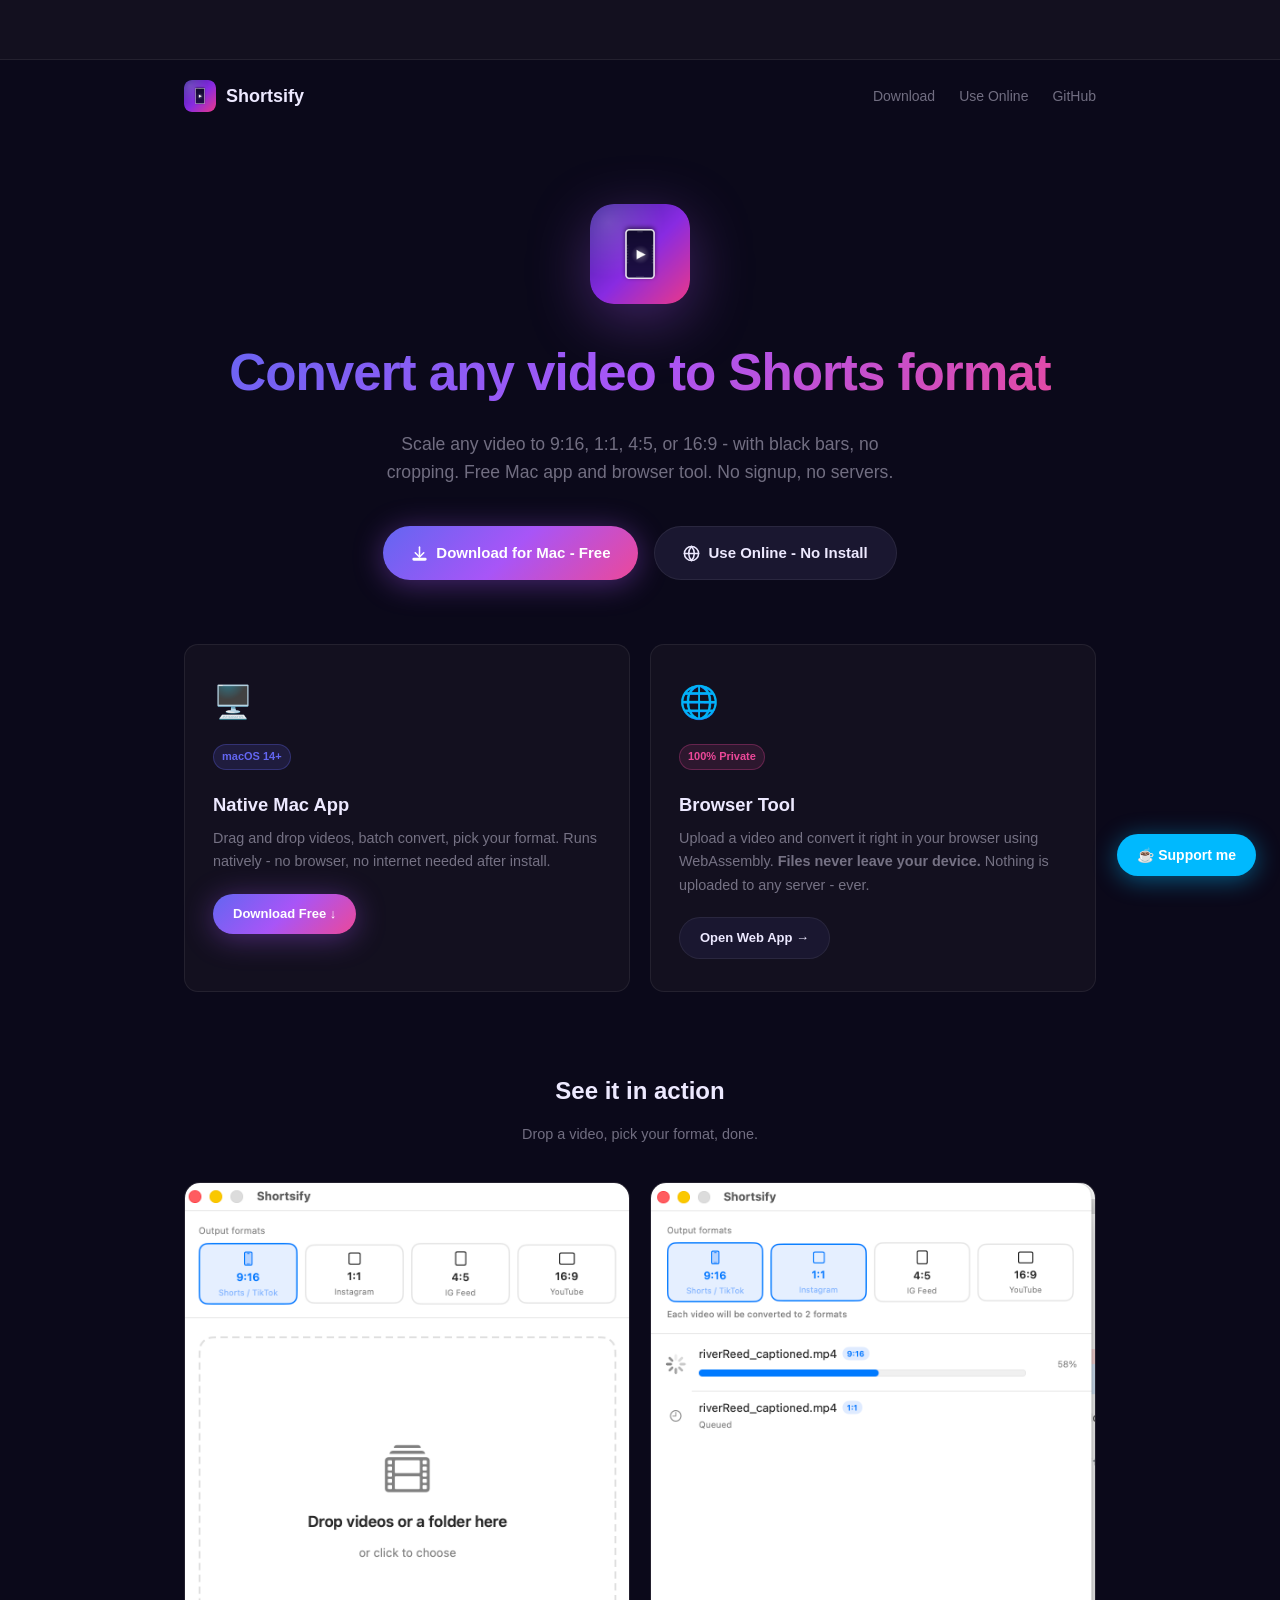
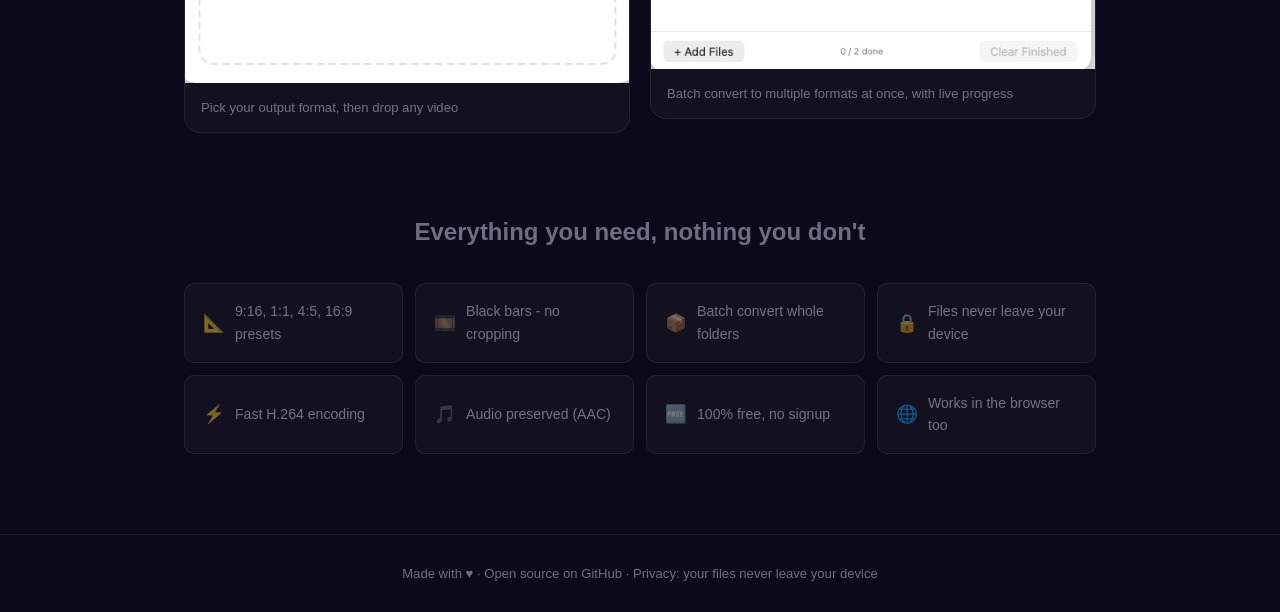
==== docs/index.html @ 3ef48222 "Fix Ko-fi button: inline styles + !important to ensure fixed positioning and correct colors Co-Autho" ====
<!DOCTYPE html>
<html lang="en">
<head>
  <meta charset="UTF-8" />
  <meta name="viewport" content="width=device-width, initial-scale=1.0" />
  <title>Shortsify - Convert Any Video to 9:16 Instantly</title>
  <meta name="description" content="Convert any video to YouTube Shorts, TikTok, or Instagram Reels format. Free Mac app and browser tool. No signup, no upload, 100% private." />
  <link rel="icon" type="image/png" href="icon.png" />
  <link rel="stylesheet" href="style.css" />

  <!-- Google AdSense - replace ca-pub-3979207653094537 with your publisher ID -->
  <script async src="https://pagead2.googlesyndication.com/pagead/js/adsbygoogle.js?client=ca-pub-3979207653094537" crossorigin="anonymous"></script>
</head>
<body>

<!-- ── AdSense Top Banner ─────────────────────────────────────── -->
<div class="adsense-top">
  <ins class="adsbygoogle"
       style="display:block"
       data-ad-client="ca-pub-3979207653094537"
       data-ad-slot="7152144974"
       data-ad-format="horizontal"
       data-full-width-responsive="false"></ins>
  <script>(adsbygoogle = window.adsbygoogle || []).push({});</script>
</div>

<!-- ── Nav ───────────────────────────────────────────────────── -->
<nav class="nav">
  <a href="index.html" class="nav-logo">
    <img src="icon.png" alt="Shortsify" />
    Shortsify
  </a>
  <div class="nav-links">
    <a href="download.html">Download</a>
    <a href="online.html">Use Online</a>
    <a href="https://github.com/yooyplay/shortsify" target="_blank">GitHub</a>
  </div>
</nav>

<!-- ── Hero ──────────────────────────────────────────────────── -->
<section class="hero">
  <img src="icon.png" alt="Shortsify icon" class="hero-icon" />
  <h1>Convert any video to&nbsp;Shorts&nbsp;format</h1>
  <p>Scale any video to 9:16, 1:1, 4:5, or 16:9 - with black bars, no cropping. Free Mac app and browser tool. No signup, no servers.</p>
  <div class="cta-row">
    <a href="download.html" class="btn btn-primary">
      <svg width="17" height="17" viewBox="0 0 24 24" fill="none" stroke="currentColor" stroke-width="2.2" stroke-linecap="round" stroke-linejoin="round"><path d="M12 17V3"/><path d="m6 11 6 6 6-6"/><rect x="3" y="19" width="18" height="2" rx="1"/></svg>
      Download for Mac - Free
    </a>
    <a href="online.html" class="btn btn-secondary">
      <svg width="17" height="17" viewBox="0 0 24 24" fill="none" stroke="currentColor" stroke-width="2.2" stroke-linecap="round" stroke-linejoin="round"><circle cx="12" cy="12" r="10"/><path d="M2 12h20M12 2a15.3 15.3 0 0 1 4 10 15.3 15.3 0 0 1-4 10 15.3 15.3 0 0 1-4-10 15.3 15.3 0 0 1 4-10z"/></svg>
      Use Online - No Install
    </a>
  </div>
</section>

<!-- ── Option Cards ───────────────────────────────────────────── -->
<div class="cards">
  <a href="download.html" class="card" style="text-decoration:none;color:inherit;">
    <div class="card-icon">🖥️</div>
    <span class="badge">macOS 14+</span>
    <h3>Native Mac App</h3>
    <p>Drag and drop videos, batch convert, pick your format. Runs natively - no browser, no internet needed after install.</p>
    <span class="btn btn-primary" style="font-size:13px;padding:10px 20px;">
      Download Free ↓
    </span>
  </a>

  <a href="online.html" class="card" style="text-decoration:none;color:inherit;">
    <div class="card-icon">🌐</div>
    <span class="badge" style="background:rgba(236,72,153,0.12);color:#ec4899;border-color:rgba(236,72,153,0.3);">100% Private</span>
    <h3>Browser Tool</h3>
    <p>Upload a video and convert it right in your browser using WebAssembly. <strong>Files never leave your device.</strong> Nothing is uploaded to any server - ever.</p>
    <span class="btn btn-secondary" style="font-size:13px;padding:10px 20px;">
      Open Web App →
    </span>
  </a>
</div>

<!-- ── Screenshots ────────────────────────────────────────────── -->
<section style="max-width:960px;margin:0 auto 80px;padding:0 24px;">
  <h2 style="text-align:center;font-size:1.5rem;font-weight:700;margin-bottom:12px;">See it in action</h2>
  <p style="text-align:center;color:var(--muted);font-size:.9rem;margin-bottom:36px;">Drop a video, pick your format, done.</p>
  <div style="display:grid;grid-template-columns:repeat(auto-fit,minmax(280px,1fr));gap:20px;align-items:start;">
    <div style="background:var(--surface);border:1px solid var(--border);border-radius:16px;overflow:hidden;">
      <img src="screenshot-1.png" alt="Shortsify drop zone" style="width:100%;display:block;" />
      <p style="padding:14px 16px;font-size:.82rem;color:var(--muted);margin:0;">Pick your output format, then drop any video</p>
    </div>
    <div style="background:var(--surface);border:1px solid var(--border);border-radius:16px;overflow:hidden;">
      <img src="screenshot-2.png" alt="Shortsify converting" style="width:100%;display:block;" />
      <p style="padding:14px 16px;font-size:.82rem;color:var(--muted);margin:0;">Batch convert to multiple formats at once, with live progress</p>
    </div>
  </div>
</section>

<!-- ── Features ───────────────────────────────────────────────── -->
<section class="features">
  <h2>Everything you need, nothing you don't</h2>
  <div class="features-grid">
    <div class="feat"><span>📐</span> 9:16, 1:1, 4:5, 16:9 presets</div>
    <div class="feat"><span>🎞️</span> Black bars - no cropping</div>
    <div class="feat"><span>📦</span> Batch convert whole folders</div>
    <div class="feat"><span>🔒</span> Files never leave your device</div>
    <div class="feat"><span>⚡</span> Fast H.264 encoding</div>
    <div class="feat"><span>🎵</span> Audio preserved (AAC)</div>
    <div class="feat"><span>🆓</span> 100% free, no signup</div>
    <div class="feat"><span>🌐</span> Works in the browser too</div>
  </div>
</section>

<!-- ── Footer ─────────────────────────────────────────────────── -->
<footer>
  <p>Made with ♥ · <a href="https://github.com/yooyplay/shortsify" target="_blank">Open source on GitHub</a> · <a href="online.html">Privacy: your files never leave your device</a></p>
</footer>





<!-- ── Ko-fi ───────────────────────────────────────────────────── -->
<a href="https://ko-fi.com/yooyplay" target="_blank" class="kofi-widget" style="position:fixed;bottom:24px;right:24px;z-index:9999;background:#00b9fe;color:#fff;padding:10px 20px;border-radius:50px;font-weight:600;font-size:14px;text-decoration:none;box-shadow:0 4px 24px rgba(0,185,254,0.45);">☕ Support me</a>

</body>
</html>
---- docs/style.css ----
/* ── Reset & Base ─────────────────────────────────────────────── */
*, *::before, *::after { box-sizing: border-box; margin: 0; padding: 0; }

:root {
  --bg:        #0b091a;
  --surface:   #13101f;
  --surface2:  #1a1730;
  --border:    rgba(255,255,255,0.07);
  --text:      #ede9ff;
  --muted:     rgba(237,233,255,0.45);
  --a1:        #6366f1;
  --a2:        #a855f7;
  --a3:        #ec4899;
  --grad:      linear-gradient(135deg, #6366f1, #a855f7, #ec4899);
  --radius:    14px;
}

html { scroll-behavior: smooth; }

body {
  background: var(--bg);
  color: var(--text);
  font-family: -apple-system, BlinkMacSystemFont, "Segoe UI", sans-serif;
  font-size: 16px;
  line-height: 1.6;
  min-height: 100vh;
}

a { color: var(--a2); text-decoration: none; }
a:hover { text-decoration: underline; }

/* ── AdSense Banner ───────────────────────────────────────────── */
.adsense-top {
  width: 100%;
  background: var(--surface);
  border-bottom: 1px solid var(--border);
  display: flex;
  align-items: center;
  justify-content: center;
  min-height: 0;
  padding: 4px 16px;
  overflow: hidden;
  max-height: 60px;
}
.adsense-top ins { display: block; width: 728px; height: 90px; max-width: 100%; }
.adsense-top ins[data-ad-status="unfilled"] { display: none; }
.ad-placeholder {
  width: 100%;
  max-width: 728px;
  height: 90px;
  border: 1px dashed var(--border);
  border-radius: 8px;
  display: flex;
  align-items: center;
  justify-content: center;
  color: var(--muted);
  font-size: 12px;
  letter-spacing: .05em;
}



/* ── Ko-fi Widget ─────────────────────────────────────────────── */
.kofi-widget {
  position: fixed !important;
  bottom: 24px !important;
  right: 24px !important;
  z-index: 9999 !important;
  display: inline-flex !important;
  align-items: center;
  gap: 8px;
  background: #00b9fe !important;
  color: #fff !important;
  font-size: 14px;
  font-weight: 600;
  padding: 10px 20px;
  border-radius: 50px;
  text-decoration: none !important;
  box-shadow: 0 4px 24px rgba(0,185,254,0.45);
  transition: transform .2s, box-shadow .2s;
}
.kofi-widget:hover {
  transform: translateY(-2px);
  box-shadow: 0 8px 32px rgba(0,185,254,0.6);
  text-decoration: none !important;
  color: #fff !important;
}

/* ── Navbar ───────────────────────────────────────────────────── */
.nav {
  display: flex;
  align-items: center;
  justify-content: space-between;
  max-width: 960px;
  margin: 0 auto;
  padding: 20px 24px;
}
.nav-logo {
  display: flex;
  align-items: center;
  gap: 10px;
  font-weight: 700;
  font-size: 18px;
  color: var(--text);
  text-decoration: none;
}
.nav-logo img { width: 32px; height: 32px; border-radius: 8px; }
.nav-links { display: flex; gap: 24px; }
.nav-links a { color: var(--muted); font-size: 14px; transition: color .2s; }
.nav-links a:hover { color: var(--text); text-decoration: none; }

/* ── Hero ─────────────────────────────────────────────────────── */
.hero {
  max-width: 960px;
  margin: 0 auto;
  padding: 72px 24px 64px;
  text-align: center;
}
.hero-icon {
  width: 100px;
  height: 100px;
  border-radius: 24px;
  box-shadow: 0 16px 60px rgba(168,85,247,0.35);
  margin: 0 auto 28px;
  display: block;
}
.hero h1 {
  font-size: clamp(2rem, 5vw, 3.2rem);
  font-weight: 800;
  letter-spacing: -.02em;
  background: var(--grad);
  -webkit-background-clip: text;
  -webkit-text-fill-color: transparent;
  background-clip: text;
  margin-bottom: 16px;
}
.hero p {
  color: var(--muted);
  font-size: 1.1rem;
  max-width: 520px;
  margin: 0 auto 40px;
}

/* ── CTA Buttons ──────────────────────────────────────────────── */
.cta-row {
  display: flex;
  gap: 16px;
  justify-content: center;
  flex-wrap: wrap;
}
.btn {
  display: inline-flex;
  align-items: center;
  gap: 8px;
  padding: 14px 28px;
  border-radius: 50px;
  font-size: 15px;
  font-weight: 600;
  cursor: pointer;
  transition: transform .2s, box-shadow .2s, opacity .2s;
  text-decoration: none;
  border: none;
}
.btn:hover { transform: translateY(-2px); text-decoration: none; }
.btn-primary {
  background: var(--grad);
  color: #fff;
  box-shadow: 0 4px 30px rgba(168,85,247,0.4);
}
.btn-primary:hover { box-shadow: 0 8px 40px rgba(168,85,247,0.55); }
.btn-secondary {
  background: var(--surface2);
  color: var(--text);
  border: 1px solid var(--border);
}
.btn-secondary:hover { border-color: rgba(255,255,255,0.2); }
.btn:disabled { opacity: .5; cursor: not-allowed; transform: none !important; }

/* ── Cards ────────────────────────────────────────────────────── */
.cards {
  display: grid;
  grid-template-columns: repeat(auto-fit, minmax(280px, 1fr));
  gap: 20px;
  max-width: 960px;
  margin: 0 auto;
  padding: 0 24px 80px;
}
.card {
  background: var(--surface);
  border: 1px solid var(--border);
  border-radius: var(--radius);
  padding: 32px 28px;
  transition: border-color .2s, transform .2s;
}
.card:hover { border-color: rgba(255,255,255,0.14); transform: translateY(-2px); }
.card-icon {
  font-size: 2rem;
  margin-bottom: 14px;
}
.card h3 { font-size: 1.15rem; font-weight: 700; margin-bottom: 8px; }
.card p { color: var(--muted); font-size: .9rem; margin-bottom: 20px; }
.badge {
  display: inline-block;
  font-size: 11px;
  font-weight: 600;
  padding: 3px 8px;
  border-radius: 20px;
  background: rgba(99,102,241,0.15);
  color: var(--a1);
  border: 1px solid rgba(99,102,241,0.3);
  margin-bottom: 20px;
}

/* ── Feature Grid ─────────────────────────────────────────────── */
.features {
  max-width: 960px;
  margin: 0 auto 80px;
  padding: 0 24px;
}
.features h2 {
  text-align: center;
  font-size: 1.5rem;
  font-weight: 700;
  margin-bottom: 32px;
  color: var(--muted);
}
.features-grid {
  display: grid;
  grid-template-columns: repeat(auto-fit, minmax(200px, 1fr));
  gap: 12px;
}
.feat {
  background: var(--surface);
  border: 1px solid var(--border);
  border-radius: 10px;
  padding: 16px 18px;
  font-size: .88rem;
  display: flex;
  align-items: center;
  gap: 10px;
  color: var(--muted);
}
.feat span { font-size: 1.1rem; }

/* ── Page (download / online) ─────────────────────────────────── */
.page {
  max-width: 720px;
  margin: 0 auto;
  padding: 60px 24px 120px;
}
.page h1 {
  font-size: 2rem;
  font-weight: 800;
  letter-spacing: -.02em;
  margin-bottom: 8px;
}
.page > p { color: var(--muted); margin-bottom: 40px; }

/* Steps */
.steps { display: flex; flex-direction: column; gap: 20px; margin-bottom: 40px; }
.step {
  display: flex;
  gap: 16px;
  background: var(--surface);
  border: 1px solid var(--border);
  border-radius: var(--radius);
  padding: 20px;
}
.step-num {
  width: 32px; height: 32px;
  border-radius: 50%;
  background: var(--grad);
  display: flex; align-items: center; justify-content: center;
  font-size: 13px; font-weight: 700; color: #fff;
  flex-shrink: 0;
}
.step-body h4 { font-size: .95rem; font-weight: 700; margin-bottom: 4px; }
.step-body p, .step-body code { color: var(--muted); font-size: .88rem; }
code {
  background: rgba(255,255,255,0.06);
  border: 1px solid var(--border);
  border-radius: 6px;
  padding: 2px 7px;
  font-family: "SF Mono", Menlo, monospace;
  font-size: .83rem;
}

/* Warning box */
.warning {
  background: rgba(236,72,153,0.08);
  border: 1px solid rgba(236,72,153,0.25);
  border-radius: var(--radius);
  padding: 16px 20px;
  font-size: .88rem;
  color: var(--muted);
  margin-bottom: 32px;
  display: flex;
  gap: 10px;
}

/* ── Online tool ──────────────────────────────────────────────── */
.drop-zone {
  border: 2px dashed var(--border);
  border-radius: var(--radius);
  padding: 60px 24px;
  text-align: center;
  cursor: pointer;
  transition: border-color .2s, background .2s;
  margin-bottom: 28px;
  position: relative;
}
.drop-zone.dragover {
  border-color: var(--a2);
  background: rgba(168,85,247,0.05);
}
.drop-zone input[type=file] {
  position: absolute; inset: 0; opacity: 0; cursor: pointer; width: 100%; height: 100%;
}
.drop-zone-icon { font-size: 3rem; margin-bottom: 12px; }
.drop-zone h3 { font-size: 1.1rem; font-weight: 600; margin-bottom: 6px; }
.drop-zone p { color: var(--muted); font-size: .9rem; }

.ratio-picker {
  display: flex;
  gap: 10px;
  margin-bottom: 28px;
  flex-wrap: wrap;
}
.ratio-btn {
  flex: 1;
  min-width: 90px;
  background: var(--surface);
  border: 1.5px solid var(--border);
  border-radius: 10px;
  padding: 12px 8px;
  text-align: center;
  cursor: pointer;
  color: var(--text);
  transition: border-color .15s, background .15s;
  font-size: 13px;
}
.ratio-btn .r-label { font-weight: 700; font-size: 14px; display: block; }
.ratio-btn .r-sub   { color: var(--muted); font-size: 11px; margin-top: 2px; display: block; }
.ratio-btn.active {
  border-color: var(--a2);
  background: rgba(168,85,247,0.1);
  color: var(--a2);
}

.progress-wrap {
  background: var(--surface);
  border: 1px solid var(--border);
  border-radius: var(--radius);
  padding: 24px;
  margin-bottom: 20px;
  display: none;
}
.progress-wrap.visible { display: block; }
.progress-label { font-size: .88rem; color: var(--muted); margin-bottom: 10px; }
.progress-bar-bg {
  background: var(--surface2);
  border-radius: 99px;
  height: 6px;
  overflow: hidden;
}
.progress-bar {
  height: 100%;
  border-radius: 99px;
  background: var(--grad);
  width: 0%;
  transition: width .3s;
}

.private-note {
  display: flex;
  align-items: center;
  gap: 8px;
  font-size: .82rem;
  color: var(--muted);
  margin-top: 20px;
}

/* ── Footer ───────────────────────────────────────────────────── */
footer {
  border-top: 1px solid var(--border);
  text-align: center;
  padding: 28px;
  color: var(--muted);
  font-size: .82rem;
}
footer a { color: var(--muted); }
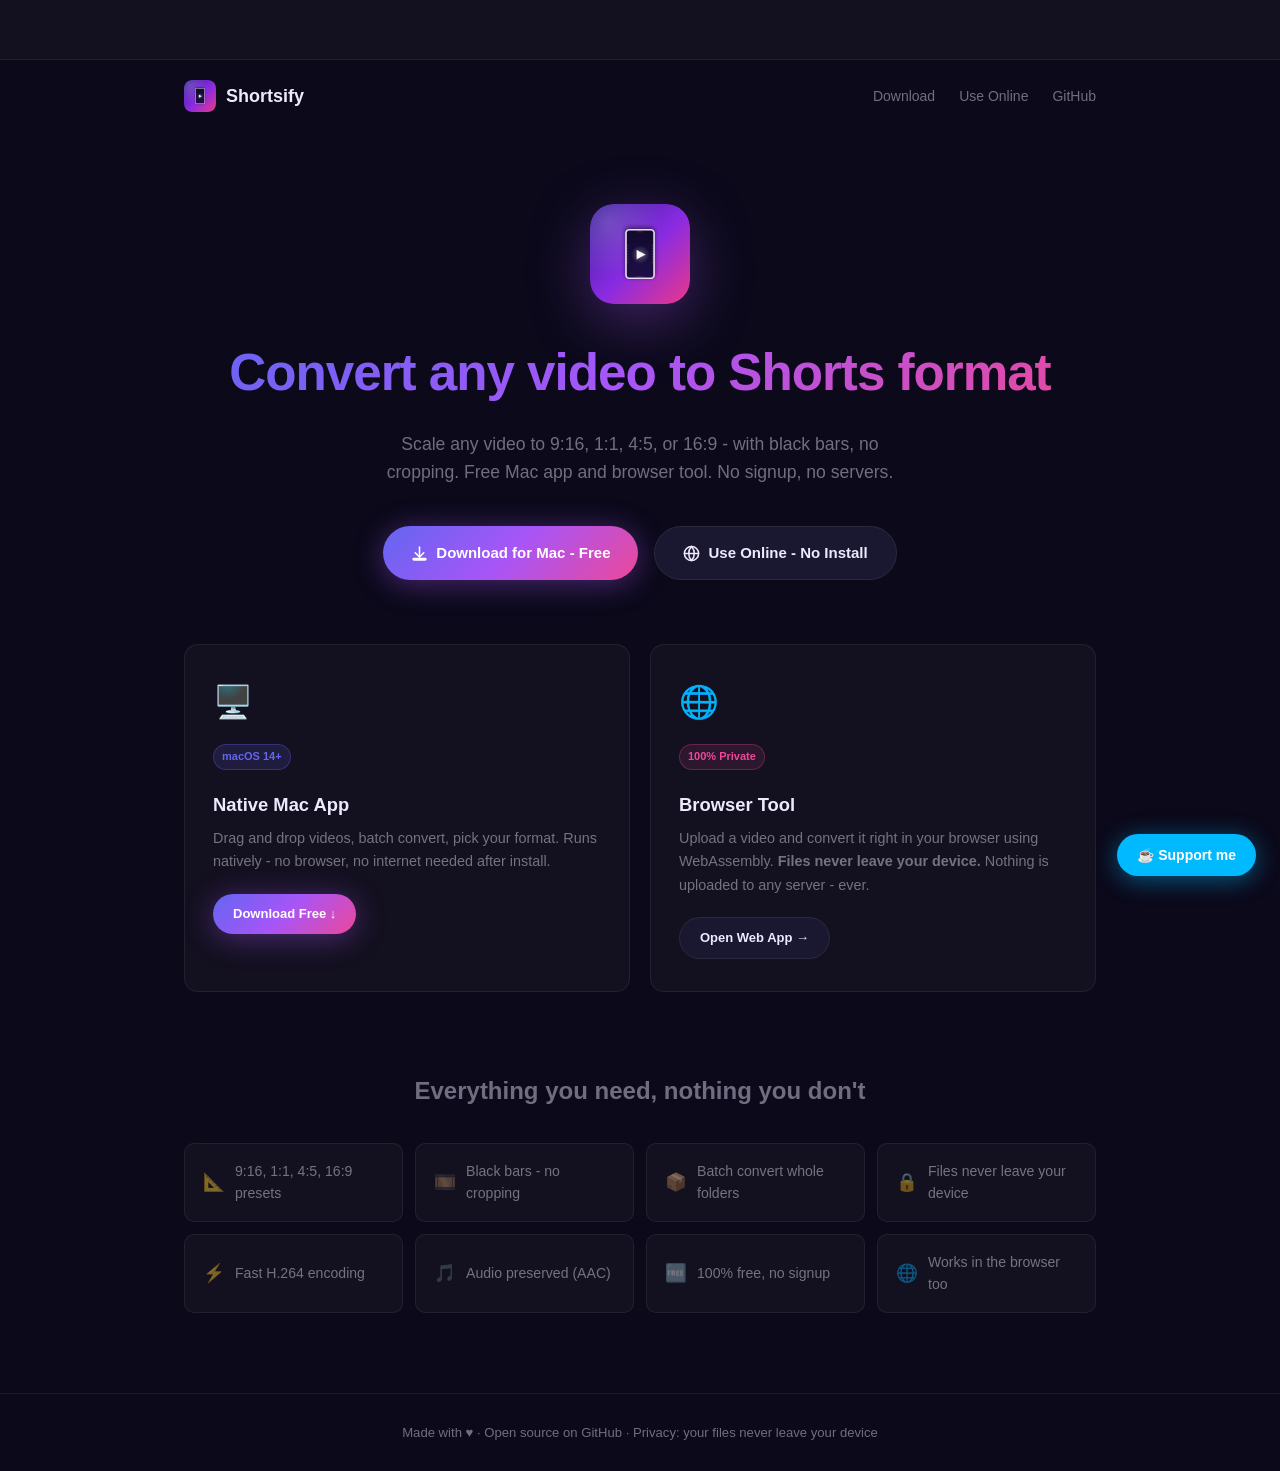
==== commit 1e2a2f47: "Move 'See it in action' screenshots from index to download page Co-Authored-By: Claude Sonnet 4.6 <n" ====
--- a/docs/index.html
+++ b/docs/index.html
@@ -8,7 +8,16 @@
   <link rel="icon" type="image/png" href="icon.png" />
   <link rel="stylesheet" href="style.css" />
 
-  <!-- Google AdSense - replace ca-pub-3979207653094537 with your publisher ID -->
+  <!-- Google tag (gtag.js) -->
+  <script async src="https://www.googletagmanager.com/gtag/js?id=G-JB81H4N868"></script>
+  <script>
+    window.dataLayer = window.dataLayer || [];
+    function gtag(){dataLayer.push(arguments);}
+    gtag('js', new Date());
+    gtag('config', 'G-JB81H4N868');
+  </script>
+
+  <!-- Google AdSense -->
   <script async src="https://pagead2.googlesyndication.com/pagead/js/adsbygoogle.js?client=ca-pub-3979207653094537" crossorigin="anonymous"></script>
 </head>
 <body>
@@ -77,21 +86,6 @@
   </a>
 </div>
 
-<!-- ── Screenshots ────────────────────────────────────────────── -->
-<section style="max-width:960px;margin:0 auto 80px;padding:0 24px;">
-  <h2 style="text-align:center;font-size:1.5rem;font-weight:700;margin-bottom:12px;">See it in action</h2>
-  <p style="text-align:center;color:var(--muted);font-size:.9rem;margin-bottom:36px;">Drop a video, pick your format, done.</p>
-  <div style="display:grid;grid-template-columns:repeat(auto-fit,minmax(280px,1fr));gap:20px;align-items:start;">
-    <div style="background:var(--surface);border:1px solid var(--border);border-radius:16px;overflow:hidden;">
-      <img src="screenshot-1.png" alt="Shortsify drop zone" style="width:100%;display:block;" />
-      <p style="padding:14px 16px;font-size:.82rem;color:var(--muted);margin:0;">Pick your output format, then drop any video</p>
-    </div>
-    <div style="background:var(--surface);border:1px solid var(--border);border-radius:16px;overflow:hidden;">
-      <img src="screenshot-2.png" alt="Shortsify converting" style="width:100%;display:block;" />
-      <p style="padding:14px 16px;font-size:.82rem;color:var(--muted);margin:0;">Batch convert to multiple formats at once, with live progress</p>
-    </div>
-  </div>
-</section>
 
 <!-- ── Features ───────────────────────────────────────────────── -->
 <section class="features">
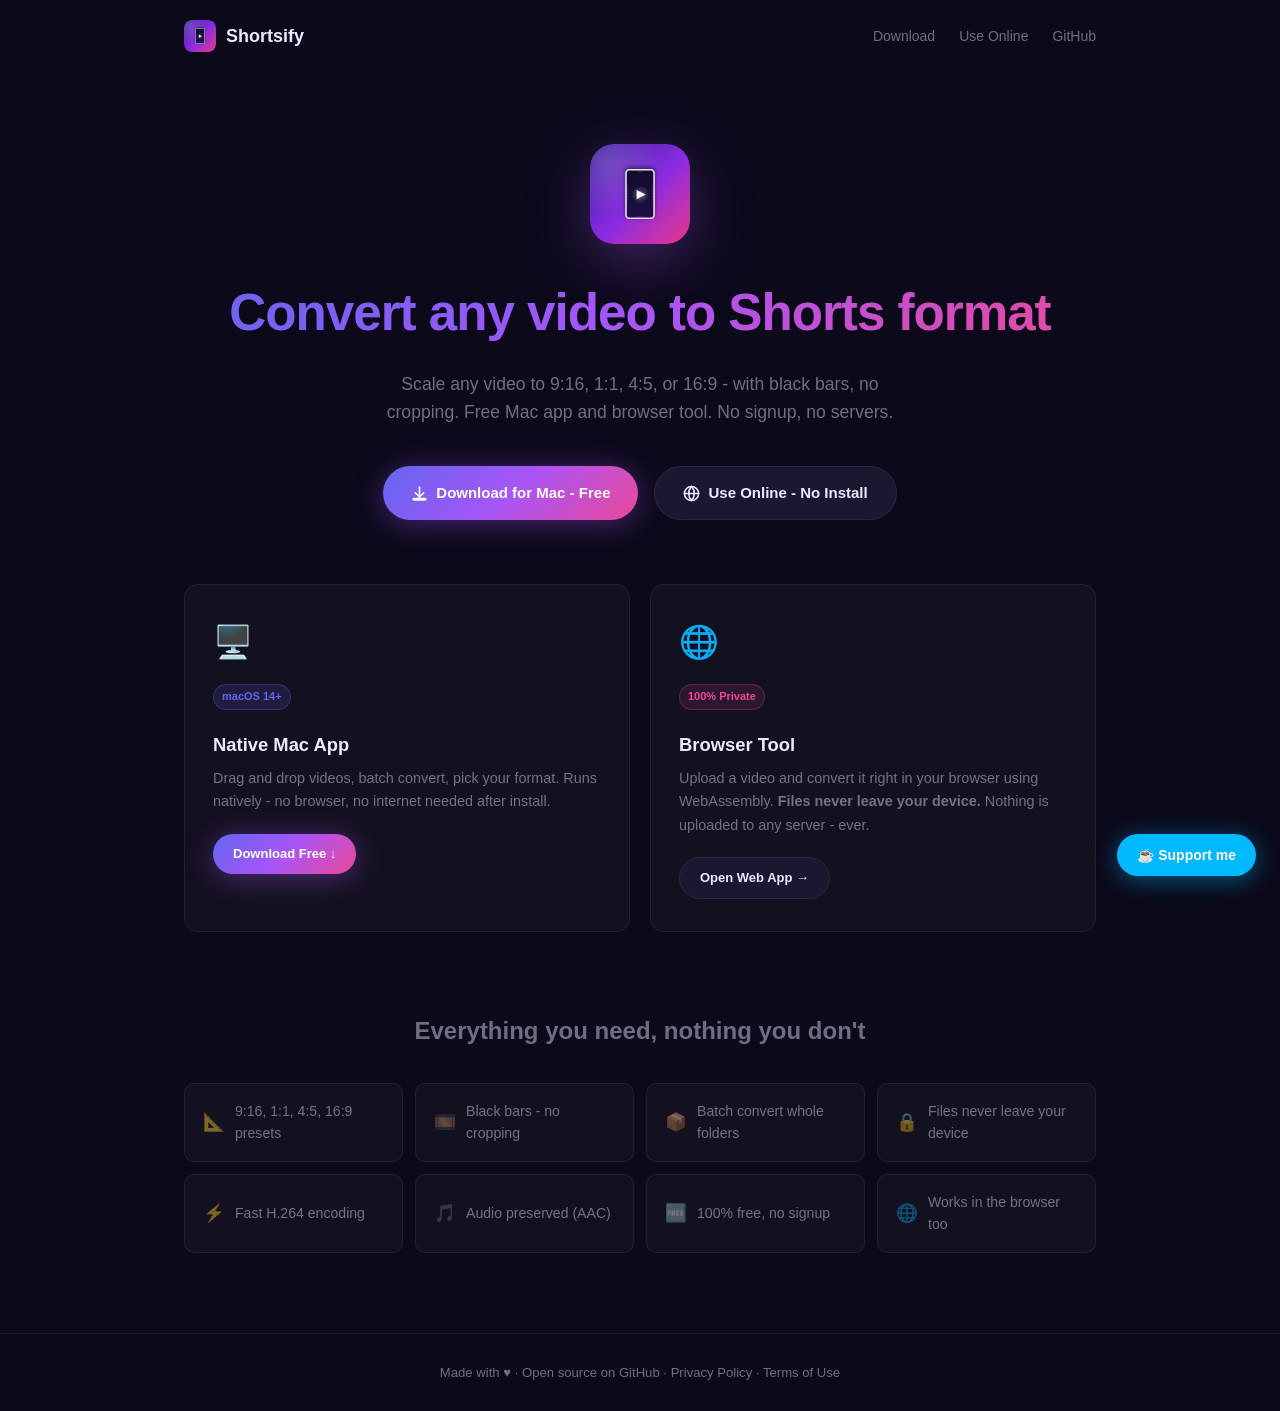
==== commit 73ba8c32: "Add Privacy Policy and Terms of Use pages, link from all footers Co-Authored-By: Claude Sonnet 4.6 <" ====
--- a/docs/index.html
+++ b/docs/index.html
@@ -104,7 +104,7 @@
 
 <!-- ── Footer ─────────────────────────────────────────────────── -->
 <footer>
-  <p>Made with ♥ · <a href="https://github.com/yooyplay/shortsify" target="_blank">Open source on GitHub</a> · <a href="online.html">Privacy: your files never leave your device</a></p>
+  <p>Made with ♥ · <a href="https://github.com/yooyplay/shortsify" target="_blank">Open source on GitHub</a> · <a href="privacy.html">Privacy Policy</a> · <a href="terms.html">Terms of Use</a></p>
 </footer>
 
 
--- a/docs/style.css
+++ b/docs/style.css
@@ -30,6 +30,8 @@
 a:hover { text-decoration: underline; }
 
 /* ── AdSense Banner ───────────────────────────────────────────── */
+/* TODO: remove display:none once AdSense is approved */
+.adsense-top { display: none !important; }
 .adsense-top {
   width: 100%;
   background: var(--surface);
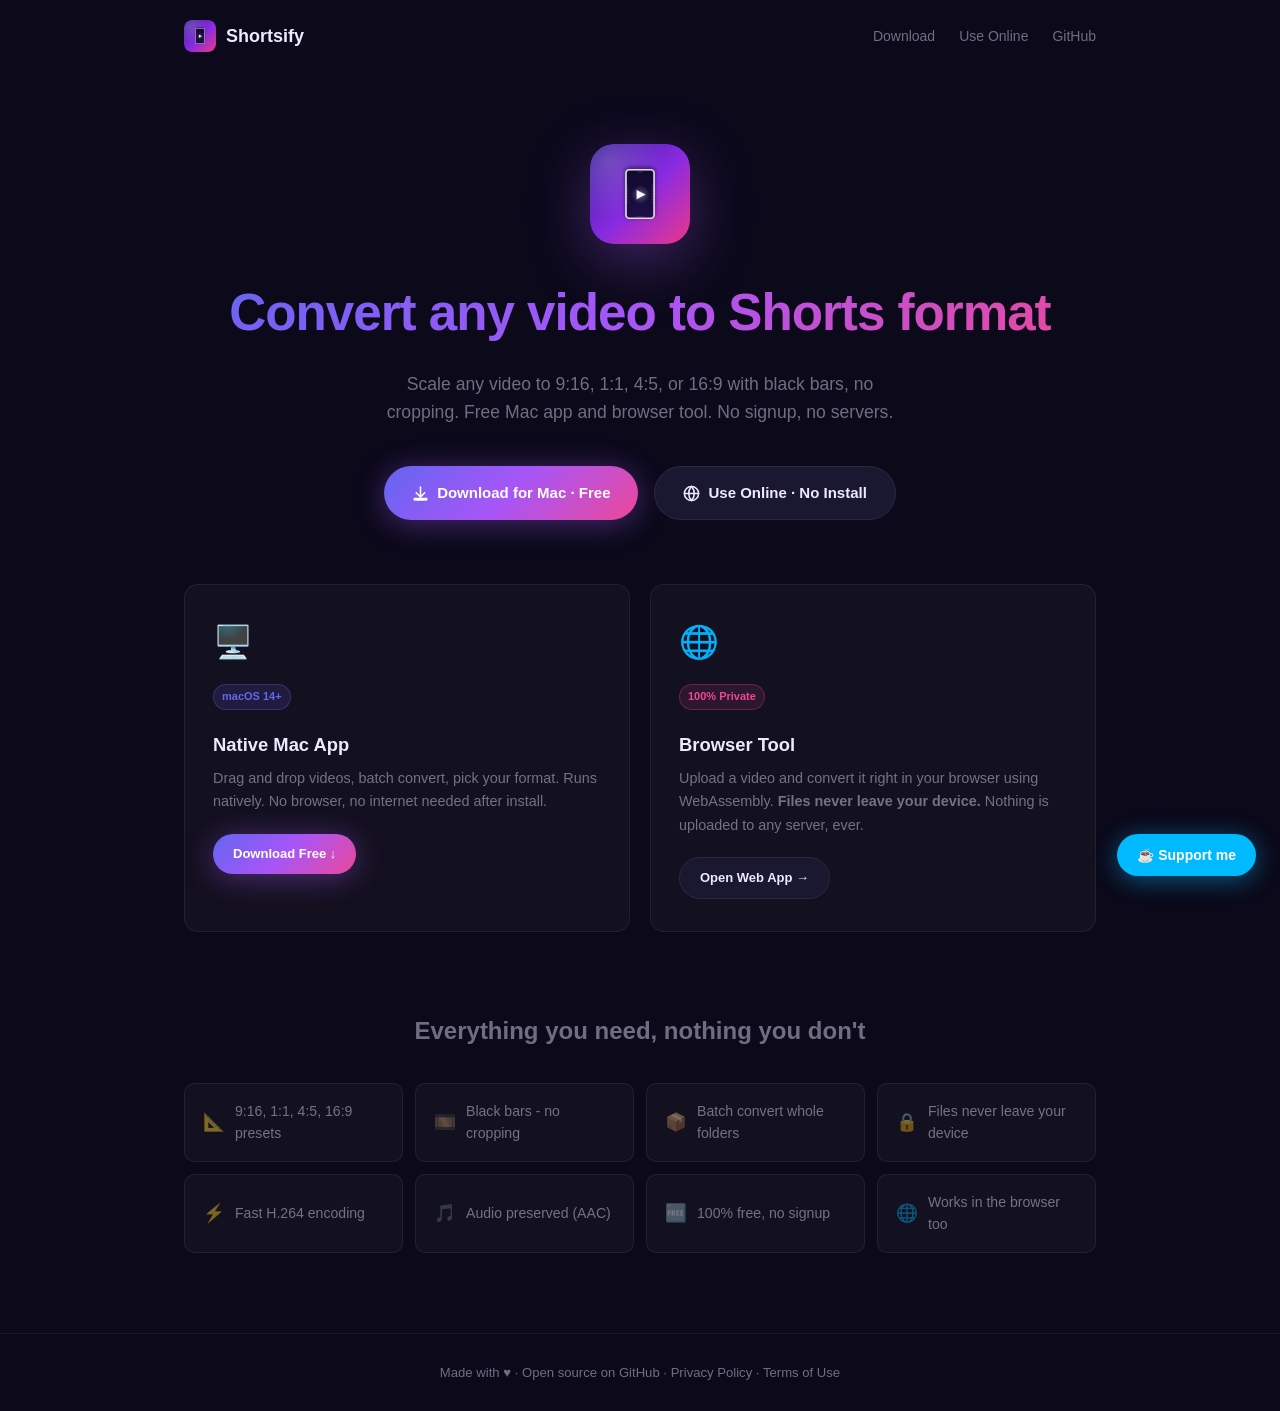
==== commit f345ab97: "Remove all dashes, underscores and em dashes from visible text Co-Authored-By: Claude Sonnet 4.6 <no" ====
--- a/docs/index.html
+++ b/docs/index.html
@@ -3,7 +3,7 @@
 <head>
   <meta charset="UTF-8" />
   <meta name="viewport" content="width=device-width, initial-scale=1.0" />
-  <title>Shortsify - Convert Any Video to 9:16 Instantly</title>
+  <title>Shortsify · Convert Any Video to 9:16 Instantly</title>
   <meta name="description" content="Convert any video to YouTube Shorts, TikTok, or Instagram Reels format. Free Mac app and browser tool. No signup, no upload, 100% private." />
   <link rel="icon" type="image/png" href="icon.png" />
   <link rel="stylesheet" href="style.css" />
@@ -50,15 +50,15 @@
 <section class="hero">
   <img src="icon.png" alt="Shortsify icon" class="hero-icon" />
   <h1>Convert any video to&nbsp;Shorts&nbsp;format</h1>
-  <p>Scale any video to 9:16, 1:1, 4:5, or 16:9 - with black bars, no cropping. Free Mac app and browser tool. No signup, no servers.</p>
+  <p>Scale any video to 9:16, 1:1, 4:5, or 16:9 with black bars, no cropping. Free Mac app and browser tool. No signup, no servers.</p>
   <div class="cta-row">
     <a href="download.html" class="btn btn-primary">
       <svg width="17" height="17" viewBox="0 0 24 24" fill="none" stroke="currentColor" stroke-width="2.2" stroke-linecap="round" stroke-linejoin="round"><path d="M12 17V3"/><path d="m6 11 6 6 6-6"/><rect x="3" y="19" width="18" height="2" rx="1"/></svg>
-      Download for Mac - Free
+      Download for Mac · Free
     </a>
     <a href="online.html" class="btn btn-secondary">
       <svg width="17" height="17" viewBox="0 0 24 24" fill="none" stroke="currentColor" stroke-width="2.2" stroke-linecap="round" stroke-linejoin="round"><circle cx="12" cy="12" r="10"/><path d="M2 12h20M12 2a15.3 15.3 0 0 1 4 10 15.3 15.3 0 0 1-4 10 15.3 15.3 0 0 1-4-10 15.3 15.3 0 0 1 4-10z"/></svg>
-      Use Online - No Install
+      Use Online · No Install
     </a>
   </div>
 </section>
@@ -69,7 +69,7 @@
     <div class="card-icon">🖥️</div>
     <span class="badge">macOS 14+</span>
     <h3>Native Mac App</h3>
-    <p>Drag and drop videos, batch convert, pick your format. Runs natively - no browser, no internet needed after install.</p>
+    <p>Drag and drop videos, batch convert, pick your format. Runs natively. No browser, no internet needed after install.</p>
     <span class="btn btn-primary" style="font-size:13px;padding:10px 20px;">
       Download Free ↓
     </span>
@@ -79,7 +79,7 @@
     <div class="card-icon">🌐</div>
     <span class="badge" style="background:rgba(236,72,153,0.12);color:#ec4899;border-color:rgba(236,72,153,0.3);">100% Private</span>
     <h3>Browser Tool</h3>
-    <p>Upload a video and convert it right in your browser using WebAssembly. <strong>Files never leave your device.</strong> Nothing is uploaded to any server - ever.</p>
+    <p>Upload a video and convert it right in your browser using WebAssembly. <strong>Files never leave your device.</strong> Nothing is uploaded to any server, ever.</p>
     <span class="btn btn-secondary" style="font-size:13px;padding:10px 20px;">
       Open Web App →
     </span>
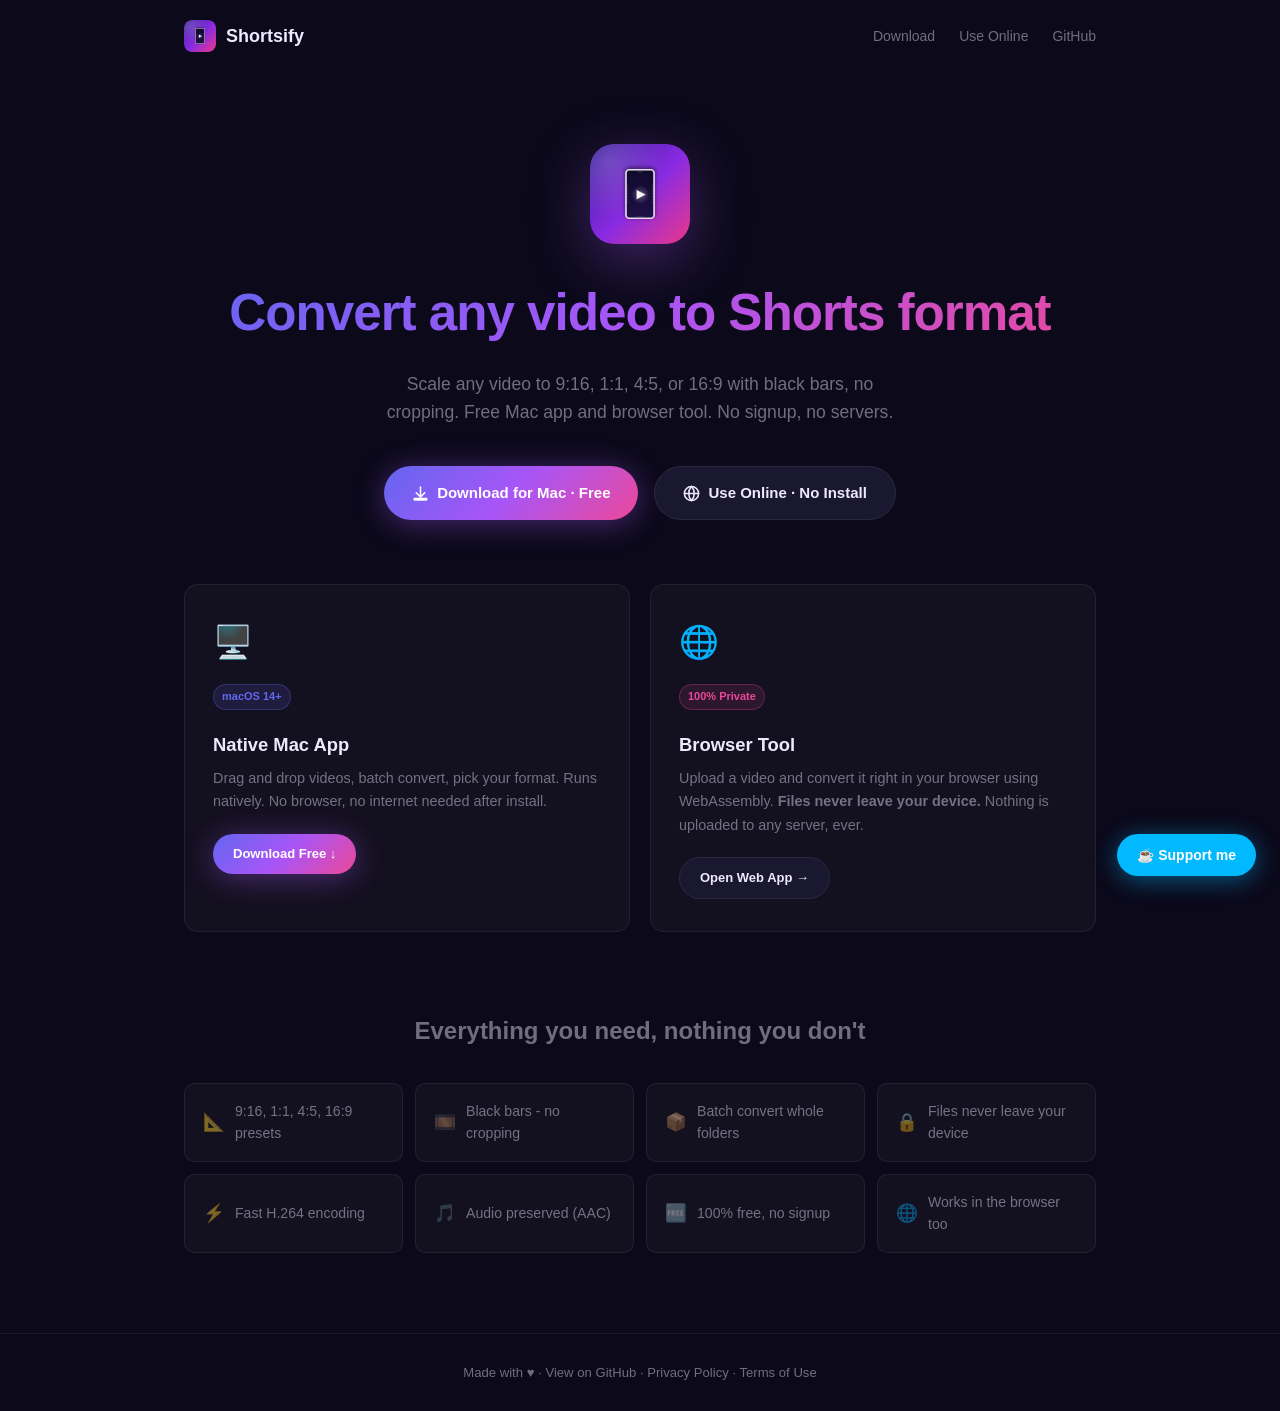
==== commit 7f75b31f: "Fix open source claims - only website is public, not Mac app source Co-Authored-By: Claude Sonnet 4." ====
--- a/docs/index.html
+++ b/docs/index.html
@@ -104,7 +104,7 @@
 
 <!-- ── Footer ─────────────────────────────────────────────────── -->
 <footer>
-  <p>Made with ♥ · <a href="https://github.com/yooyplay/shortsify" target="_blank">Open source on GitHub</a> · <a href="privacy.html">Privacy Policy</a> · <a href="terms.html">Terms of Use</a></p>
+  <p>Made with ♥ · <a href="https://github.com/yooyplay/shortsify" target="_blank">View on GitHub</a> · <a href="privacy.html">Privacy Policy</a> · <a href="terms.html">Terms of Use</a></p>
 </footer>
 
 
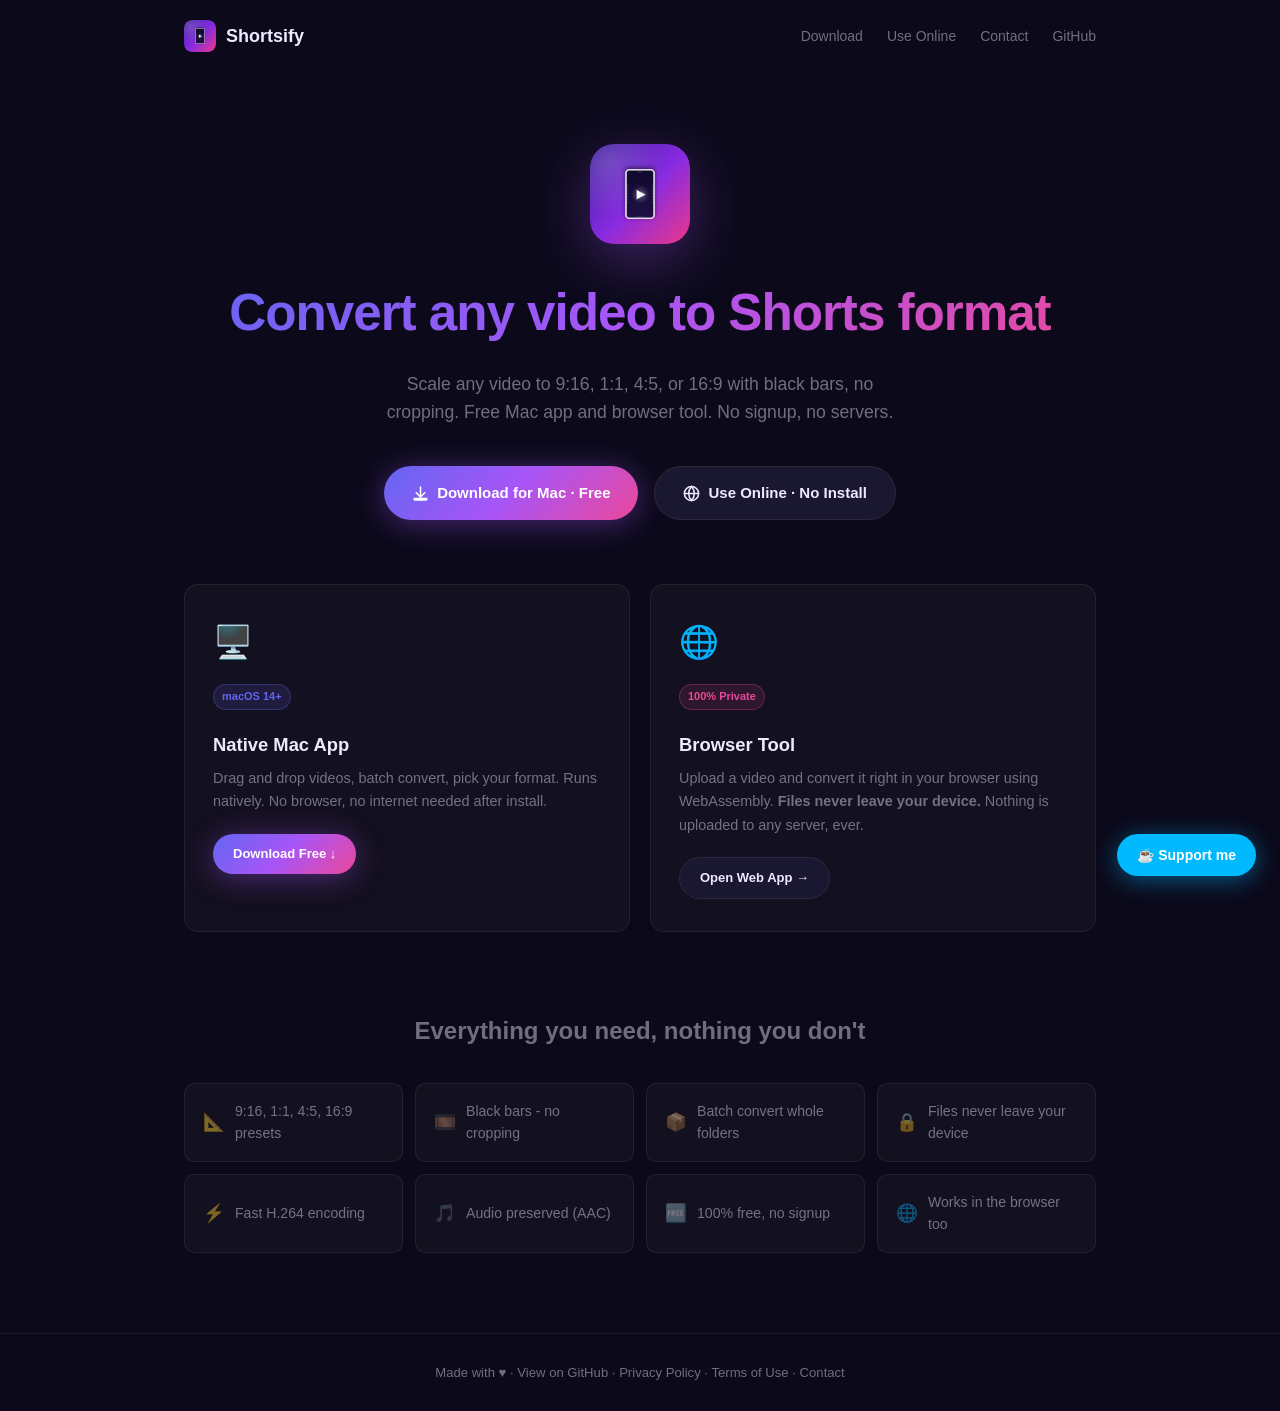
==== commit de569813: "Add Contact page with FormSubmit form, link from nav and footers" ====
--- a/docs/index.html
+++ b/docs/index.html
@@ -42,6 +42,7 @@
   <div class="nav-links">
     <a href="download.html">Download</a>
     <a href="online.html">Use Online</a>
+    <a href="contact.html">Contact</a>
     <a href="https://github.com/yooyplay/shortsify" target="_blank">GitHub</a>
   </div>
 </nav>
@@ -104,7 +105,7 @@
 
 <!-- ── Footer ─────────────────────────────────────────────────── -->
 <footer>
-  <p>Made with ♥ · <a href="https://github.com/yooyplay/shortsify" target="_blank">View on GitHub</a> · <a href="privacy.html">Privacy Policy</a> · <a href="terms.html">Terms of Use</a></p>
+  <p>Made with ♥ · <a href="https://github.com/yooyplay/shortsify" target="_blank">View on GitHub</a> · <a href="privacy.html">Privacy Policy</a> · <a href="terms.html">Terms of Use</a> · <a href="contact.html">Contact</a></p>
 </footer>
 
 
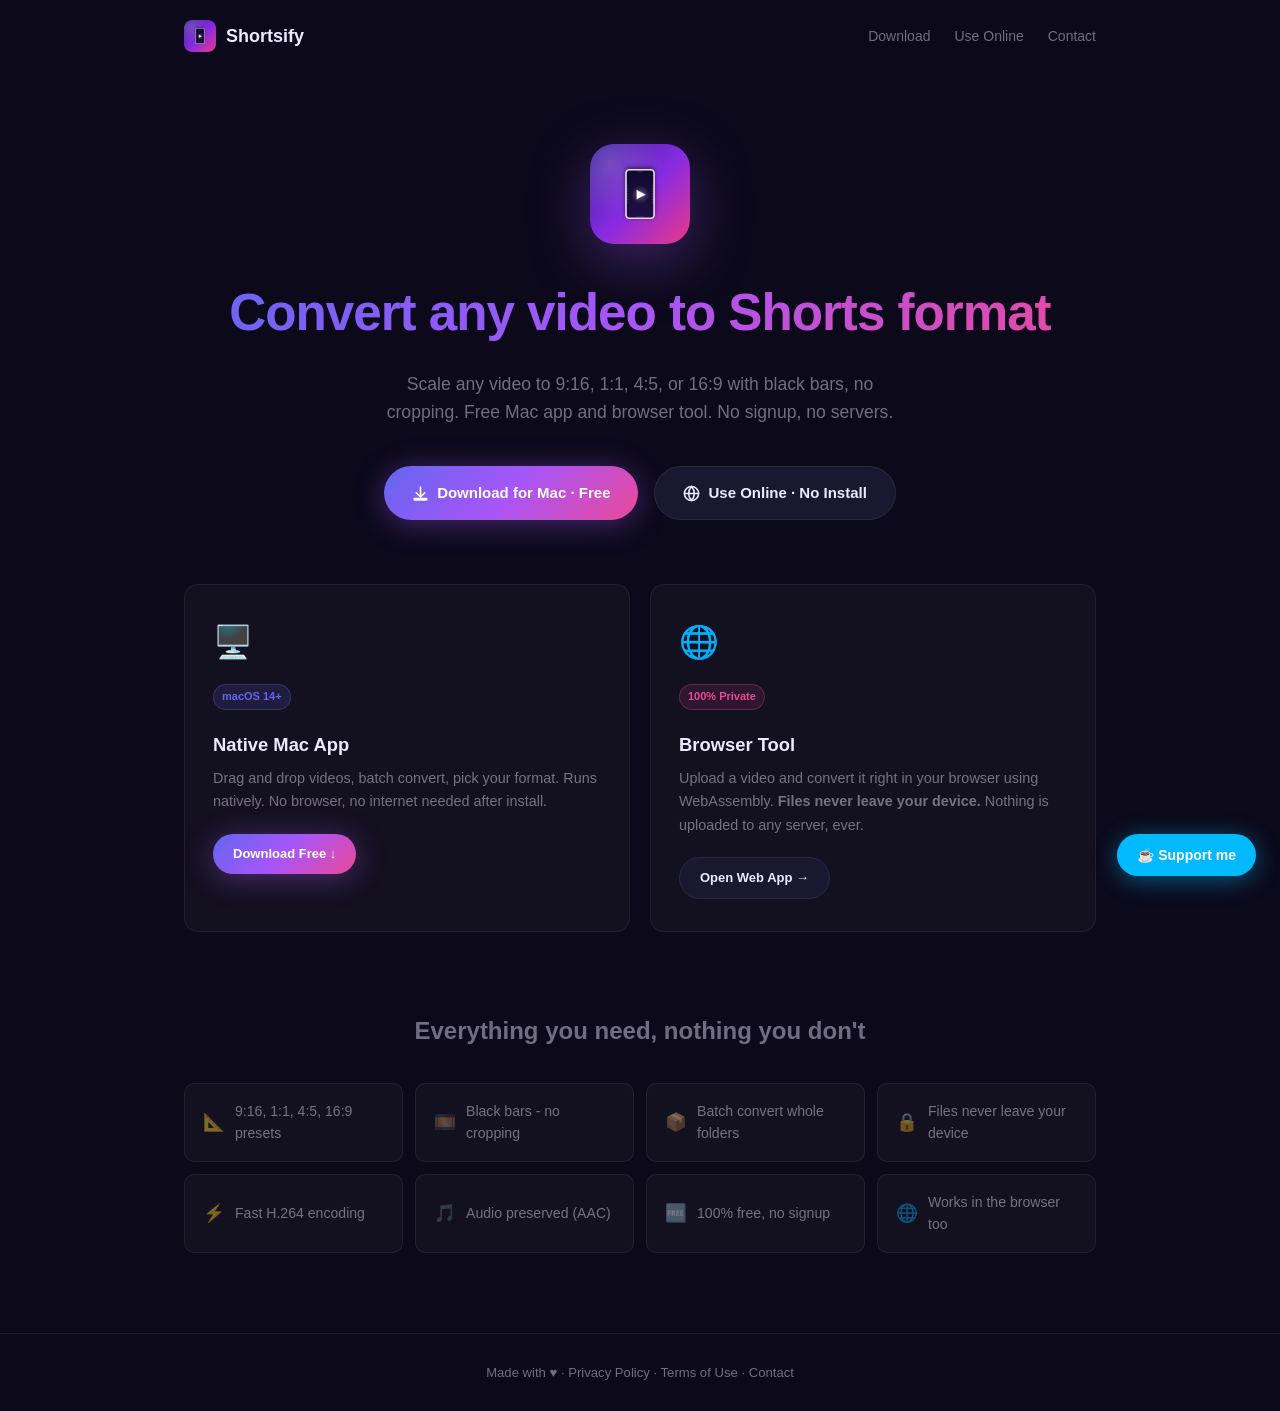
==== commit d2b392fd: "Remove all GitHub links from website, add Contact page" ====
--- a/docs/index.html
+++ b/docs/index.html
@@ -43,7 +43,6 @@
     <a href="download.html">Download</a>
     <a href="online.html">Use Online</a>
     <a href="contact.html">Contact</a>
-    <a href="https://github.com/yooyplay/shortsify" target="_blank">GitHub</a>
   </div>
 </nav>
 
@@ -105,7 +104,7 @@
 
 <!-- ── Footer ─────────────────────────────────────────────────── -->
 <footer>
-  <p>Made with ♥ · <a href="https://github.com/yooyplay/shortsify" target="_blank">View on GitHub</a> · <a href="privacy.html">Privacy Policy</a> · <a href="terms.html">Terms of Use</a> · <a href="contact.html">Contact</a></p>
+  <p>Made with ♥ · <a href="privacy.html">Privacy Policy</a> · <a href="terms.html">Terms of Use</a> · <a href="contact.html">Contact</a></p>
 </footer>
 
 
